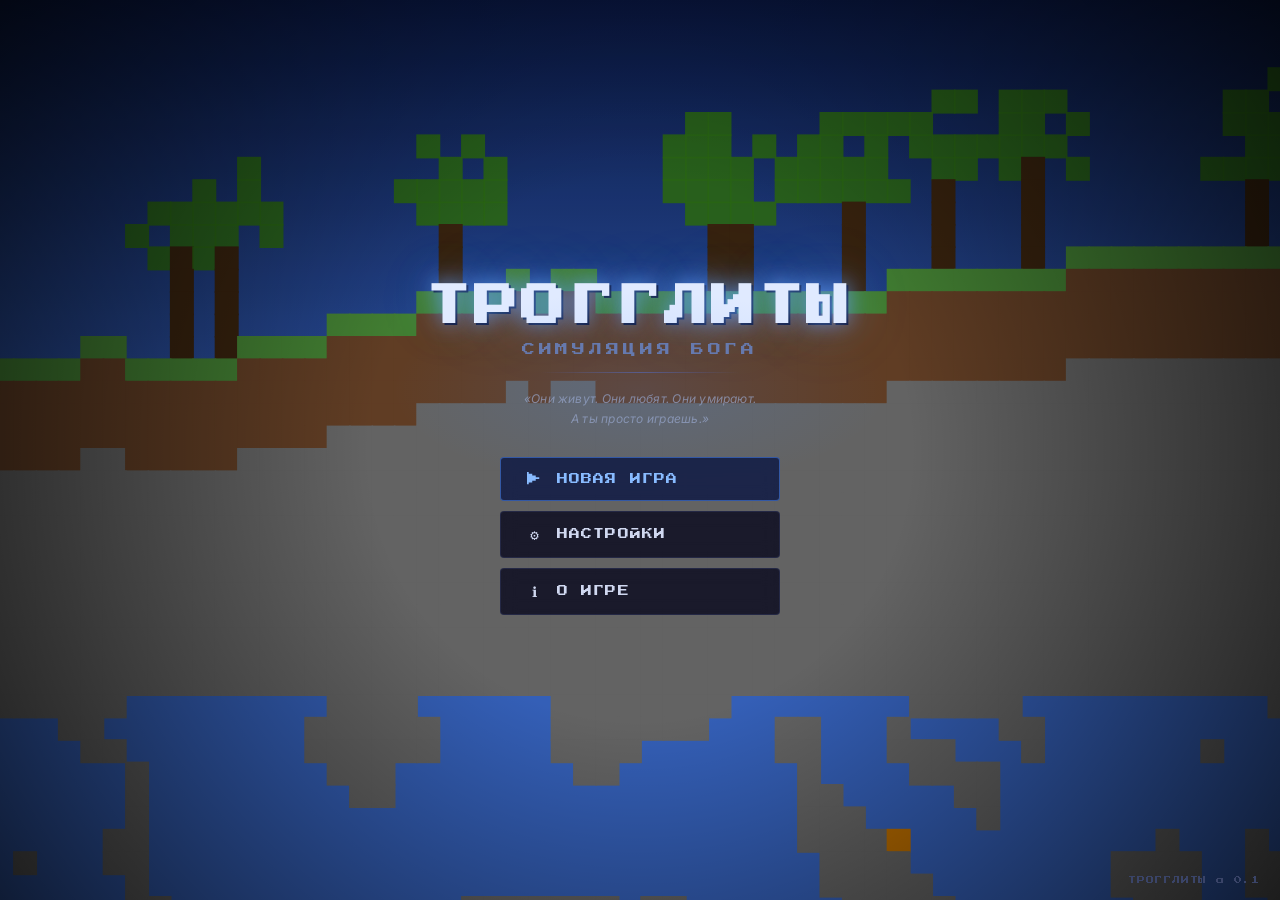
==== index.html @ a0fd20a2 "Add Trogglyts god simulation game — Minecraft-style WorldBox-inspired Full browser game (3500+ lines" ====
<!DOCTYPE html>
<html lang="ru">
<head>
  <meta charset="UTF-8">
  <meta name="viewport" content="width=device-width, initial-scale=1.0">
  <title>ТРОГГЛИТЫ — Симуляция Бога</title>
  <link rel="icon" type="image/svg+xml" href="data:image/svg+xml,<svg xmlns='http://www.w3.org/2000/svg' viewBox='0 0 32 32'><rect width='32' height='32' fill='%230c0c1e'/><rect x='10' y='8' width='12' height='10' fill='%234a5860'/><rect x='12' y='10' width='3' height='3' fill='%2388ffaa'/><rect x='17' y='10' width='3' height='3' fill='%2388ffaa'/><rect x='8' y='20' width='16' height='8' fill='%23384850'/></svg>">
  <link rel="preconnect" href="https://fonts.googleapis.com">
  <link rel="preconnect" href="https://fonts.gstatic.com" crossorigin>
  <link href="https://fonts.googleapis.com/css2?family=Press+Start+2P&family=Inter:wght@300;400;500;600&display=swap" rel="stylesheet">
  <link rel="stylesheet" href="styles/main.css">
</head>
<body>

  <!-- ===== START SCREEN ===== -->
  <div id="start-screen">
    <canvas id="start-canvas"></canvas>
    <div class="start-overlay">
      <div class="title-container">
        <div class="title-glow"></div>
        <h1 class="game-title">ТРОГГЛИТЫ</h1>
        <p class="game-subtitle">СИМУЛЯЦИЯ БОГА</p>
        <div class="title-divider"></div>
        <p class="black-mirror-quote">
          «Они живут. Они любят. Они умирают.<br>
          А ты просто играешь.»
        </p>
      </div>

      <nav class="menu-container" role="navigation">
        <button class="menu-btn primary" id="btn-new-game">
          <span class="btn-icon">▶</span>
          <span>НОВАЯ ИГРА</span>
        </button>
        <button class="menu-btn" id="btn-settings">
          <span class="btn-icon">⚙</span>
          <span>НАСТРОЙКИ</span>
        </button>
        <button class="menu-btn" id="btn-about">
          <span class="btn-icon">ℹ</span>
          <span>О ИГРЕ</span>
        </button>
      </nav>
    </div>

    <div class="version-badge">ТРОГГЛИТЫ α 0.1</div>
  </div>

  <!-- ===== SETTINGS MODAL ===== -->
  <div id="settings-modal" class="modal hidden" role="dialog" aria-modal="true" aria-label="Настройки">
    <div class="modal-content">
      <h2 class="modal-title">НАСТРОЙКИ</h2>

      <div class="settings-group">
        <label for="world-size">Размер мира</label>
        <select id="world-size">
          <option value="small">Маленький (100×80)</option>
          <option value="medium" selected>Средний (200×130)</option>
          <option value="large">Большой (350×180)</option>
        </select>
      </div>

      <div class="settings-group">
        <label for="pop-start">Начальное население</label>
        <input type="range" id="pop-start" min="5" max="50" value="15">
        <span id="pop-start-val">15</span>
      </div>

      <div class="settings-group">
        <label for="sim-speed">Скорость симуляции</label>
        <input type="range" id="sim-speed" min="1" max="5" value="2">
        <span id="sim-speed-val">2×</span>
      </div>

      <div class="settings-group">
        <label for="world-biome">Тип мира</label>
        <select id="world-biome">
          <option value="mixed" selected>Смешанный</option>
          <option value="underground">Подземный</option>
          <option value="volcanic">Вулканический</option>
          <option value="frozen">Ледяной</option>
        </select>
      </div>

      <div class="modal-buttons">
        <button class="menu-btn small" id="btn-settings-close">ЗАКРЫТЬ</button>
      </div>
    </div>
  </div>

  <!-- ===== ABOUT MODAL ===== -->
  <div id="about-modal" class="modal hidden" role="dialog" aria-modal="true" aria-label="О игре">
    <div class="modal-content">
      <h2 class="modal-title">О ИГРЕ</h2>
      <div class="about-text">
        <p>Трогглиты — это существа, живущие в мире-симуляции. У каждого — имя, судьба, желания.</p>
        <p>Ты — их Бог. Ты можешь создавать жизнь и разрушать её одним кликом.</p>
        <p class="about-quote">«Добро пожаловать в Чёрное Зеркало.»</p>
        <p class="about-version">
          Версия α 0.1 · 2026<br>
          Управление: ЛКМ — инструмент · ПКМ — камера · Колесо — зум · Пробел — пауза
        </p>
      </div>
      <div class="modal-buttons">
        <button class="menu-btn small" id="btn-about-close">ЗАКРЫТЬ</button>
      </div>
    </div>
  </div>

  <!-- ===== GAME UI ===== -->
  <div id="game-ui" class="hidden">

    <!-- Top Bar -->
    <div id="top-bar">
      <div class="top-left">
        <button id="btn-menu" class="icon-btn" title="Меню">☰</button>
        <span class="game-title-small">ТРОГГЛИТЫ</span>
      </div>
      <div class="top-center">
        <div class="time-display">
          <span id="time-icon" title="Время суток">☀</span>
          <span id="day-display">День 1</span>
          <div class="time-bar" title="Прогресс дня">
            <div id="time-progress" class="time-fill" style="width:0%"></div>
          </div>
        </div>
        <div class="stats-display">
          <div class="stat-item" title="Население">
            <span class="stat-icon">👥</span>
            <span id="pop-count">0</span>
          </div>
          <div class="stat-item" title="Погибло">
            <span class="stat-icon">💀</span>
            <span id="death-count">0</span>
          </div>
          <div class="stat-item" title="Построено">
            <span class="stat-icon">🏠</span>
            <span id="building-count">0</span>
          </div>
        </div>
      </div>
      <div class="top-right">
        <button id="btn-pause" class="icon-btn" title="Пауза/Продолжить">⏸</button>
        <button id="btn-speed" class="icon-btn" title="Скорость симуляции">2×</button>
      </div>
    </div>

    <!-- Left Tools Panel -->
    <div id="tools-panel" role="complementary" aria-label="Инструменты бога">
      <div class="panel-header">ИНСТРУМЕНТЫ</div>

      <div class="tool-section">
        <div class="tool-section-label">Ландшафт</div>
        <div class="tool-grid">
          <button class="tool-btn active" data-tool="brush_grass"   title="Трава">
            <div class="tool-icon grass"></div>
          </button>
          <button class="tool-btn" data-tool="brush_stone"  title="Камень">
            <div class="tool-icon stone"></div>
          </button>
          <button class="tool-btn" data-tool="brush_dirt"   title="Земля">
            <div class="tool-icon dirt"></div>
          </button>
          <button class="tool-btn" data-tool="brush_sand"   title="Песок">
            <div class="tool-icon sand"></div>
          </button>
          <button class="tool-btn" data-tool="brush_water"  title="Вода">
            <div class="tool-icon water"></div>
          </button>
          <button class="tool-btn" data-tool="brush_lava"   title="Лава">
            <div class="tool-icon lava"></div>
          </button>
          <button class="tool-btn" data-tool="brush_snow"   title="Снег">
            <div class="tool-icon stone" style="background:#d8e8e8"></div>
          </button>
          <button class="tool-btn" data-tool="erase"        title="Удалить блок">
            <div class="tool-icon erase">✕</div>
          </button>
        </div>
      </div>

      <div class="tool-section">
        <div class="tool-section-label">Существа</div>
        <div class="tool-grid">
          <button class="tool-btn" data-tool="spawn_troglyte" title="Призвать трогглита (10 маны)">
            <div class="tool-icon troglyte"></div>
          </button>
          <button class="tool-btn" data-tool="spawn_elder"    title="Призвать старейшину (20 маны)">
            <div class="tool-icon elder"></div>
          </button>
        </div>
      </div>

      <div class="tool-section">
        <div class="tool-section-label">Стихии Бога</div>
        <div class="tool-grid">
          <button class="tool-btn disaster" data-tool="meteor"      title="Метеорит (30 маны)">
            <div class="tool-icon meteor">☄</div>
          </button>
          <button class="tool-btn disaster" data-tool="lightning"   title="Молния (15 маны)">
            <div class="tool-icon lightning">⚡</div>
          </button>
          <button class="tool-btn"          data-tool="rain"        title="Дождь (20 маны)">
            <div class="tool-icon rain">🌧</div>
          </button>
          <button class="tool-btn disaster" data-tool="earthquake"  title="Землетрясение (40 маны)">
            <div class="tool-icon earthquake">💥</div>
          </button>
          <button class="tool-btn disaster" data-tool="fire_storm"  title="Огненный шторм (25 маны)">
            <div class="tool-icon fire-tool">🔥</div>
          </button>
          <button class="tool-btn"          data-tool="heal"        title="Исцеление (20 маны)">
            <div class="tool-icon heal">✨</div>
          </button>
        </div>
      </div>

      <!-- Mana -->
      <div class="mana-container">
        <div class="mana-label">МАНА</div>
        <div class="mana-bar">
          <div id="mana-fill" class="mana-fill" style="width:100%"></div>
        </div>
        <span id="mana-value">100/100</span>
      </div>

      <!-- Brush size -->
      <div class="brush-container">
        <span class="brush-label">РАЗМЕР</span>
        <input type="range" id="brush-size" min="1" max="5" value="1" aria-label="Размер кисти">
        <span id="brush-size-val">1</span>
      </div>
    </div>

    <!-- Main Canvas -->
    <div id="game-canvas-container" role="main">
      <canvas id="game-canvas" tabindex="0" aria-label="Игровой мир"></canvas>
      <div id="cursor-tooltip" class="hidden"></div>
    </div>

    <!-- Right Info Panel -->
    <div id="info-panel" role="complementary" aria-label="Информация">
      <div class="panel-header">ИНФОРМАЦИЯ</div>
      <div id="info-content">
        <div class="info-hint">
          <p>Нажмите на трогглита,<br>чтобы увидеть<br>его историю.</p>
        </div>
      </div>

      <div class="event-log">
        <div class="panel-header small">СОБЫТИЯ МИРА</div>
        <div id="event-list" aria-live="polite"></div>
      </div>
    </div>

    <!-- Bottom Bar -->
    <div id="bottom-bar">
      <div class="coords-display">
        X: <span id="cursor-x">—</span> &nbsp; Y: <span id="cursor-y">—</span>
      </div>
      <div class="biome-display">
        <span id="biome-name">—</span>
      </div>
      <div class="zoom-display">
        <button id="btn-zoom-out" class="zoom-btn" title="Уменьшить">−</button>
        <span id="zoom-value">100%</span>
        <button id="btn-zoom-in" class="zoom-btn" title="Увеличить">+</button>
      </div>
    </div>

  </div><!-- #game-ui -->

  <!-- Scripts -->
  <script src="src/config.js"></script>
  <script src="src/noise.js"></script>
  <script src="src/world.js"></script>
  <script src="src/entities.js"></script>
  <script src="src/particles.js"></script>
  <script src="src/renderer.js"></script>
  <script src="src/ui.js"></script>
  <script src="src/main.js"></script>
</body>
</html>
---- styles/main.css ----
@import url('https://fonts.googleapis.com/css2?family=Press+Start+2P&family=Inter:wght@300;400;500;600&display=swap');

*, *::before, *::after { box-sizing: border-box; margin: 0; padding: 0; }

:root {
  --bg-darkest: #06060f;
  --bg-dark: #0c0c1e;
  --bg-panel: #0e0e22;
  --bg-panel-light: #161630;
  --bg-panel-hover: #1c1c3a;
  --accent: #4a8cff;
  --accent-green: #44cc66;
  --accent-red: #ff4455;
  --accent-gold: #ffcc00;
  --accent-purple: #9966ff;
  --accent-orange: #ff8800;
  --text: #d0d8f0;
  --text-dim: #6878a8;
  --text-muted: #3a4468;
  --border: rgba(80, 100, 180, 0.2);
  --border-bright: rgba(80, 120, 255, 0.4);
  --glow-blue: rgba(74, 140, 255, 0.4);
  --glow-green: rgba(68, 204, 102, 0.4);
  --scrollbar-w: 4px;
}

html, body {
  width: 100%; height: 100%;
  overflow: hidden;
  background: var(--bg-darkest);
  color: var(--text);
  font-family: 'Inter', sans-serif;
  font-size: 13px;
  user-select: none;
  -webkit-user-select: none;
}

/* ---- SCROLLBARS ---- */
::-webkit-scrollbar { width: var(--scrollbar-w); }
::-webkit-scrollbar-track { background: var(--bg-dark); }
::-webkit-scrollbar-thumb { background: var(--text-muted); border-radius: 2px; }

/* ======== START SCREEN ======== */
#start-screen {
  position: fixed; inset: 0; z-index: 100;
  display: flex; align-items: center; justify-content: center;
  transition: opacity 0.8s ease;
}
#start-screen.fade-out { opacity: 0; pointer-events: none; }

#start-canvas {
  position: absolute; inset: 0;
  width: 100%; height: 100%;
  image-rendering: pixelated;
}

.start-overlay {
  position: relative; z-index: 2;
  display: flex; flex-direction: column;
  align-items: center; gap: 28px;
  padding: 40px;
}

.title-container {
  text-align: center;
  animation: titleFloat 4s ease-in-out infinite;
}

@keyframes titleFloat {
  0%, 100% { transform: translateY(0px); }
  50% { transform: translateY(-8px); }
}

.title-glow {
  position: absolute;
  width: 500px; height: 200px;
  top: 50%; left: 50%;
  transform: translate(-50%, -80%);
  background: radial-gradient(ellipse, rgba(74,140,255,0.15) 0%, transparent 70%);
  pointer-events: none;
  animation: glowPulse 3s ease-in-out infinite;
}

@keyframes glowPulse {
  0%, 100% { opacity: 0.6; transform: translate(-50%, -80%) scale(1); }
  50% { opacity: 1; transform: translate(-50%, -80%) scale(1.1); }
}

.game-title {
  font-family: 'Press Start 2P', monospace;
  font-size: clamp(22px, 4vw, 44px);
  letter-spacing: 0.08em;
  color: #e0eaff;
  text-shadow:
    0 0 20px rgba(100, 160, 255, 0.8),
    0 0 40px rgba(100, 160, 255, 0.4),
    0 0 80px rgba(100, 160, 255, 0.2),
    2px 2px 0px rgba(0, 0, 30, 0.9);
  animation: titleShimmer 5s ease-in-out infinite;
}

@keyframes titleShimmer {
  0%, 100% { text-shadow: 0 0 20px rgba(100,160,255,0.8), 0 0 40px rgba(100,160,255,0.4), 2px 2px 0 rgba(0,0,30,0.9); }
  50% { text-shadow: 0 0 30px rgba(140,200,255,1), 0 0 60px rgba(100,160,255,0.7), 0 0 100px rgba(80,120,255,0.3), 2px 2px 0 rgba(0,0,30,0.9); }
}

.game-subtitle {
  font-family: 'Press Start 2P', monospace;
  font-size: clamp(8px, 1.2vw, 13px);
  letter-spacing: 0.3em;
  color: var(--text-dim);
  margin-top: 14px;
  text-transform: uppercase;
}

.title-divider {
  width: 200px; height: 1px;
  background: linear-gradient(90deg, transparent, var(--border-bright), transparent);
  margin: 16px auto;
}

.black-mirror-quote {
  font-size: 12px;
  color: rgba(160, 170, 200, 0.7);
  font-style: italic;
  line-height: 1.7;
  text-align: center;
  letter-spacing: 0.02em;
}

/* ---- MENU BUTTONS ---- */
.menu-container {
  display: flex; flex-direction: column;
  gap: 10px; width: 280px;
}

.menu-btn {
  display: flex; align-items: center; gap: 12px;
  padding: 14px 24px;
  background: rgba(14, 14, 34, 0.85);
  border: 1px solid var(--border);
  border-radius: 4px;
  color: var(--text);
  font-family: 'Press Start 2P', monospace;
  font-size: 11px;
  letter-spacing: 0.1em;
  cursor: pointer;
  transition: all 0.2s ease;
  backdrop-filter: blur(8px);
  position: relative;
  overflow: hidden;
  width: 100%;
  justify-content: flex-start;
}

.menu-btn::before {
  content: '';
  position: absolute; inset: 0;
  background: linear-gradient(90deg, var(--accent) 0%, transparent 100%);
  opacity: 0;
  transition: opacity 0.2s;
}

.menu-btn:hover {
  border-color: var(--border-bright);
  color: #fff;
  box-shadow: 0 0 20px var(--glow-blue), inset 0 0 20px rgba(74,140,255,0.05);
  transform: translateX(4px);
}

.menu-btn:hover::before { opacity: 0.08; }
.menu-btn:active { transform: translateX(2px) scale(0.99); }

.menu-btn.primary {
  border-color: rgba(74, 140, 255, 0.5);
  background: rgba(20, 30, 70, 0.9);
  color: #88bbff;
}
.menu-btn.primary:hover {
  background: rgba(30, 50, 100, 0.95);
  color: #aaccff;
  box-shadow: 0 0 30px var(--glow-blue);
}

.menu-btn.small {
  font-size: 9px;
  padding: 10px 18px;
  width: auto;
}

.btn-icon { font-size: 14px; width: 20px; text-align: center; }

.version-badge {
  font-family: 'Press Start 2P', monospace;
  font-size: 8px;
  color: var(--text-muted);
  letter-spacing: 0.1em;
  position: fixed; bottom: 16px; right: 20px;
}

/* ======== MODALS ======== */
.modal {
  position: fixed; inset: 0; z-index: 200;
  display: flex; align-items: center; justify-content: center;
  background: rgba(0, 0, 10, 0.7);
  backdrop-filter: blur(6px);
  animation: fadeIn 0.2s ease;
}
.modal.hidden { display: none; }

@keyframes fadeIn { from { opacity: 0; } to { opacity: 1; } }

.modal-content {
  background: var(--bg-panel);
  border: 1px solid var(--border-bright);
  border-radius: 8px;
  padding: 32px;
  min-width: 360px;
  box-shadow: 0 0 60px rgba(0,0,30,0.8), 0 0 30px var(--glow-blue);
  animation: slideUp 0.25s ease;
}

@keyframes slideUp {
  from { transform: translateY(20px); opacity: 0; }
  to { transform: translateY(0); opacity: 1; }
}

.modal-title {
  font-family: 'Press Start 2P', monospace;
  font-size: 14px;
  color: #aaccff;
  margin-bottom: 24px;
  text-shadow: 0 0 12px var(--glow-blue);
}

.settings-group {
  display: flex; flex-direction: column; gap: 6px;
  margin-bottom: 18px;
}

.settings-group label {
  font-size: 11px;
  color: var(--text-dim);
  text-transform: uppercase;
  letter-spacing: 0.08em;
}

.settings-group select,
.settings-group input[type="range"] {
  background: var(--bg-dark);
  border: 1px solid var(--border);
  color: var(--text);
  padding: 7px 10px;
  border-radius: 4px;
  font-family: 'Inter', sans-serif;
  font-size: 13px;
  width: 100%;
}

.settings-group select:focus { outline: none; border-color: var(--accent); }

.settings-group input[type="range"] {
  padding: 4px 0;
  accent-color: var(--accent);
}

.settings-group span {
  font-size: 12px; color: var(--accent);
  text-align: right;
}

.modal-buttons { margin-top: 24px; display: flex; justify-content: flex-end; gap: 10px; }

.about-text {
  display: flex; flex-direction: column; gap: 14px;
  max-width: 320px;
}
.about-text p { line-height: 1.7; color: var(--text-dim); }
.about-quote {
  font-style: italic;
  color: rgba(180, 190, 220, 0.8) !important;
  border-left: 2px solid var(--accent);
  padding-left: 12px;
}
.about-version {
  font-size: 11px;
  color: var(--text-muted) !important;
}

/* ======== GAME UI ======== */
#game-ui {
  position: fixed; inset: 0;
  display: grid;
  grid-template-rows: 44px 1fr 30px;
  grid-template-columns: 170px 1fr 230px;
  grid-template-areas:
    "topbar topbar topbar"
    "tools  canvas info"
    "bottom bottom bottom";
  gap: 0;
}
#game-ui.hidden { display: none; }

/* ---- TOP BAR ---- */
#top-bar {
  grid-area: topbar;
  background: var(--bg-panel);
  border-bottom: 1px solid var(--border);
  display: flex; align-items: center;
  padding: 0 12px; gap: 12px;
  z-index: 10;
}

.top-left { display: flex; align-items: center; gap: 8px; min-width: 140px; }
.top-center { flex: 1; display: flex; align-items: center; justify-content: center; gap: 20px; }
.top-right { display: flex; align-items: center; gap: 6px; }

.game-title-small {
  font-family: 'Press Start 2P', monospace;
  font-size: 9px;
  color: var(--accent);
  letter-spacing: 0.08em;
  text-shadow: 0 0 8px var(--glow-blue);
}

.time-display {
  display: flex; align-items: center; gap: 8px;
}
#time-icon { font-size: 16px; }
#day-display { font-size: 11px; color: var(--text-dim); white-space: nowrap; }

.time-bar {
  width: 80px; height: 4px;
  background: var(--bg-dark);
  border-radius: 2px;
  overflow: hidden;
}
.time-fill {
  height: 100%;
  background: linear-gradient(90deg, var(--accent-gold), var(--accent-orange));
  transition: width 0.5s linear;
}

.stats-display {
  display: flex; align-items: center; gap: 16px;
}
.stat-item {
  display: flex; align-items: center; gap: 4px;
  font-size: 13px;
  color: var(--text);
}
.stat-item .stat-icon { font-size: 15px; }

.icon-btn {
  background: var(--bg-panel-light);
  border: 1px solid var(--border);
  color: var(--text-dim);
  width: 30px; height: 30px;
  border-radius: 4px;
  cursor: pointer;
  font-size: 14px;
  transition: all 0.15s;
  display: flex; align-items: center; justify-content: center;
}
.icon-btn:hover { border-color: var(--accent); color: var(--accent); }

/* ---- TOOLS PANEL ---- */
#tools-panel {
  grid-area: tools;
  background: var(--bg-panel);
  border-right: 1px solid var(--border);
  display: flex; flex-direction: column;
  overflow-y: auto;
  overflow-x: hidden;
}

.panel-header {
  font-family: 'Press Start 2P', monospace;
  font-size: 7px;
  letter-spacing: 0.12em;
  color: var(--text-muted);
  padding: 10px 12px 6px;
  border-bottom: 1px solid var(--border);
}
.panel-header.small { font-size: 6px; padding: 8px 10px 4px; }

.tool-section { padding: 8px 10px; }
.tool-section-label {
  font-size: 9px;
  font-weight: 600;
  letter-spacing: 0.1em;
  color: var(--text-muted);
  margin-bottom: 6px;
  text-transform: uppercase;
}

.tool-grid {
  display: grid;
  grid-template-columns: repeat(4, 1fr);
  gap: 4px;
}

.tool-btn {
  background: var(--bg-panel-light);
  border: 1px solid var(--border);
  border-radius: 4px;
  width: 34px; height: 34px;
  cursor: pointer;
  display: flex; align-items: center; justify-content: center;
  transition: all 0.15s;
  position: relative;
  overflow: hidden;
}

.tool-btn:hover {
  border-color: var(--border-bright);
  background: var(--bg-panel-hover);
  transform: scale(1.08);
}

.tool-btn.active {
  border-color: var(--accent);
  background: rgba(74, 140, 255, 0.15);
  box-shadow: 0 0 10px rgba(74, 140, 255, 0.3);
}

.tool-btn.disaster { border-color: rgba(255, 68, 68, 0.3); }
.tool-btn.disaster:hover { border-color: var(--accent-red); }
.tool-btn.disaster.active { border-color: var(--accent-red); background: rgba(255,68,68,0.15); }

/* Tool icons as colored squares (matching game tiles) */
.tool-icon { width: 22px; height: 22px; border-radius: 2px; image-rendering: pixelated; }
.tool-icon.grass { background: linear-gradient(180deg, #3a7a28 40%, #6b4428 40%); }
.tool-icon.stone { background: #6e6e6e; }
.tool-icon.dirt  { background: #6b4428; }
.tool-icon.sand  { background: #c4a85a; }
.tool-icon.water { background: #1a5cbf; animation: waterShimmer 2s ease-in-out infinite; }
.tool-icon.lava  { background: #c43800; animation: lavaGlow 1.5s ease-in-out infinite; }
.tool-icon.erase {
  background: transparent;
  color: var(--text-dim);
  font-size: 14px;
  font-weight: bold;
  border: 1px dashed var(--border);
  width: 22px; height: 22px;
  display: flex; align-items: center; justify-content: center;
}
.tool-icon.troglyte {
  background: #4a5860;
  position: relative;
}
.tool-icon.troglyte::after {
  content: ''; position: absolute;
  width: 8px; height: 6px;
  background: #88ffaa;
  top: 4px; left: 7px;
  border-radius: 50%;
  box-shadow: 0 0 4px #88ffaa;
}
.tool-icon.elder {
  background: #4a5860;
  border-top: 2px solid #ffd700;
}
.tool-icon.meteor, .tool-icon.lightning, .tool-icon.rain,
.tool-icon.earthquake, .tool-icon.fire-tool, .tool-icon.heal {
  background: transparent;
  color: var(--text);
  font-size: 16px;
  width: 22px; height: 22px;
  display: flex; align-items: center; justify-content: center;
}

@keyframes waterShimmer {
  0%, 100% { background: #1a5cbf; }
  50% { background: #2a6cdf; }
}
@keyframes lavaGlow {
  0%, 100% { background: #c43800; box-shadow: 0 0 4px rgba(200, 80, 0, 0.5); }
  50% { background: #e04800; box-shadow: 0 0 10px rgba(220, 100, 0, 0.8); }
}

/* Mana */
.mana-container {
  margin: 8px 10px 4px;
}
.mana-label {
  font-size: 9px; font-weight: 600;
  color: var(--text-muted); letter-spacing: 0.1em;
  margin-bottom: 4px;
}
.mana-bar {
  height: 6px;
  background: var(--bg-dark);
  border: 1px solid var(--border);
  border-radius: 3px;
  overflow: hidden;
}
.mana-fill {
  height: 100%;
  background: linear-gradient(90deg, #6644cc, #8866ff);
  transition: width 0.3s ease;
  box-shadow: 0 0 6px rgba(140, 100, 255, 0.6);
}
#mana-value {
  display: block;
  font-size: 10px;
  color: var(--text-dim);
  text-align: right;
  margin-top: 2px;
}

/* Brush size */
.brush-container {
  margin: 6px 10px 10px;
  display: flex; align-items: center; gap: 8px;
}
.brush-label {
  font-size: 9px; font-weight: 600;
  color: var(--text-muted); letter-spacing: 0.1em;
  white-space: nowrap;
}
.brush-container input[type="range"] {
  flex: 1;
  accent-color: var(--accent);
}
.brush-container span { font-size: 11px; color: var(--accent); min-width: 14px; }

/* ---- GAME CANVAS ---- */
#game-canvas-container {
  grid-area: canvas;
  position: relative;
  overflow: hidden;
  cursor: crosshair;
  background: #06060f;
}

#game-canvas {
  display: block;
  width: 100%; height: 100%;
  image-rendering: pixelated;
  image-rendering: crisp-edges;
}

#cursor-tooltip {
  position: absolute;
  background: rgba(10, 10, 30, 0.92);
  border: 1px solid var(--border-bright);
  color: var(--text);
  padding: 6px 10px;
  border-radius: 4px;
  font-size: 12px;
  pointer-events: none;
  z-index: 5;
  backdrop-filter: blur(4px);
}

/* ---- INFO PANEL ---- */
#info-panel {
  grid-area: info;
  background: var(--bg-panel);
  border-left: 1px solid var(--border);
  display: flex; flex-direction: column;
  overflow: hidden;
}

#info-content {
  flex: 1;
  padding: 10px;
  overflow-y: auto;
}

.info-hint {
  display: flex; align-items: center; justify-content: center;
  height: 100%;
  text-align: center;
}
.info-hint p {
  color: var(--text-muted);
  font-size: 12px;
  line-height: 1.8;
}

.entity-info { display: flex; flex-direction: column; gap: 8px; }
.entity-name {
  font-family: 'Press Start 2P', monospace;
  font-size: 11px;
  color: #aaccff;
}
.entity-name.elder { color: var(--accent-gold); text-shadow: 0 0 8px rgba(255,200,0,0.5); }
.entity-type { font-size: 11px; color: var(--text-dim); }
.entity-state {
  font-size: 11px; color: var(--accent-green);
  padding: 3px 7px;
  background: rgba(68,204,102,0.1);
  border: 1px solid rgba(68,204,102,0.2);
  border-radius: 3px;
  display: inline-block;
}

.info-stats { display: flex; flex-direction: column; gap: 6px; margin-top: 4px; }
.stat-row { display: flex; align-items: center; gap: 6px; }
.stat-label { font-size: 10px; color: var(--text-dim); width: 58px; flex-shrink: 0; }
.stat-bar {
  flex: 1; height: 5px;
  background: var(--bg-dark);
  border-radius: 3px; overflow: hidden;
  border: 1px solid var(--border);
}
.stat-fill { height: 100%; transition: width 0.4s ease; border-radius: 3px; }
.stat-val { font-size: 10px; color: var(--text-dim); width: 36px; text-align: right; flex-shrink: 0; }

.entity-extra {
  display: flex; flex-direction: column; gap: 4px;
  margin-top: 4px;
  padding-top: 8px;
  border-top: 1px solid var(--border);
}
.extra-item { font-size: 11px; color: var(--text-dim); }

/* Event log */
.event-log {
  border-top: 1px solid var(--border);
  max-height: 180px;
  overflow: hidden;
  display: flex; flex-direction: column;
}
#event-list {
  overflow-y: auto;
  padding: 6px 8px;
  flex: 1;
}
.event-item {
  display: flex; flex-direction: column;
  padding: 4px 0;
  border-bottom: 1px solid rgba(255,255,255,0.04);
  animation: fadeIn 0.3s ease;
}
.event-day { font-size: 9px; color: var(--text-muted); }
.event-text { font-size: 11px; color: var(--text-dim); line-height: 1.4; }

/* ---- BOTTOM BAR ---- */
#bottom-bar {
  grid-area: bottom;
  background: var(--bg-panel);
  border-top: 1px solid var(--border);
  display: flex; align-items: center;
  padding: 0 12px; gap: 20px;
  font-size: 11px;
  color: var(--text-muted);
}

.coords-display { min-width: 120px; font-family: monospace; letter-spacing: 0.05em; }
.biome-display { flex: 1; text-align: center; color: var(--text-dim); }
.zoom-display { display: flex; align-items: center; gap: 6px; }

.zoom-btn {
  background: var(--bg-panel-light);
  border: 1px solid var(--border);
  color: var(--text-dim);
  width: 22px; height: 22px;
  border-radius: 3px;
  cursor: pointer;
  font-size: 14px;
  display: flex; align-items: center; justify-content: center;
  transition: all 0.15s;
  line-height: 1;
}
.zoom-btn:hover { border-color: var(--accent); color: var(--accent); }
#zoom-value { font-size: 11px; min-width: 38px; text-align: center; }

/* ======== NOTIFICATIONS ======== */
.notification {
  position: fixed;
  bottom: 50px; left: 50%;
  transform: translateX(-50%) translateY(20px);
  background: var(--bg-panel);
  border: 1px solid var(--border-bright);
  color: var(--text);
  padding: 10px 20px;
  border-radius: 6px;
  font-size: 13px;
  opacity: 0;
  transition: all 0.3s ease;
  z-index: 1000;
  backdrop-filter: blur(8px);
  box-shadow: 0 4px 20px rgba(0,0,20,0.7);
  white-space: nowrap;
  pointer-events: none;
}
.notification.show {
  opacity: 1;
  transform: translateX(-50%) translateY(0);
}
.notification.warn { border-color: rgba(255, 200, 0, 0.6); color: var(--accent-gold); }
.notification.error { border-color: rgba(255, 68, 68, 0.6); color: var(--accent-red); }
.notification.success { border-color: rgba(68, 204, 102, 0.5); color: var(--accent-green); }

/* ======== UTILITY ======== */
.hidden { display: none !important; }
.visible { display: flex !important; }

/* Scanline overlay for atmosphere */
#game-canvas-container::after {
  content: '';
  position: absolute; inset: 0;
  background: repeating-linear-gradient(
    0deg,
    transparent,
    transparent 2px,
    rgba(0, 0, 0, 0.04) 2px,
    rgba(0, 0, 0, 0.04) 4px
  );
  pointer-events: none;
  z-index: 1;
}

/* Focus styles */
button:focus-visible {
  outline: 2px solid var(--accent);
  outline-offset: 2px;
}
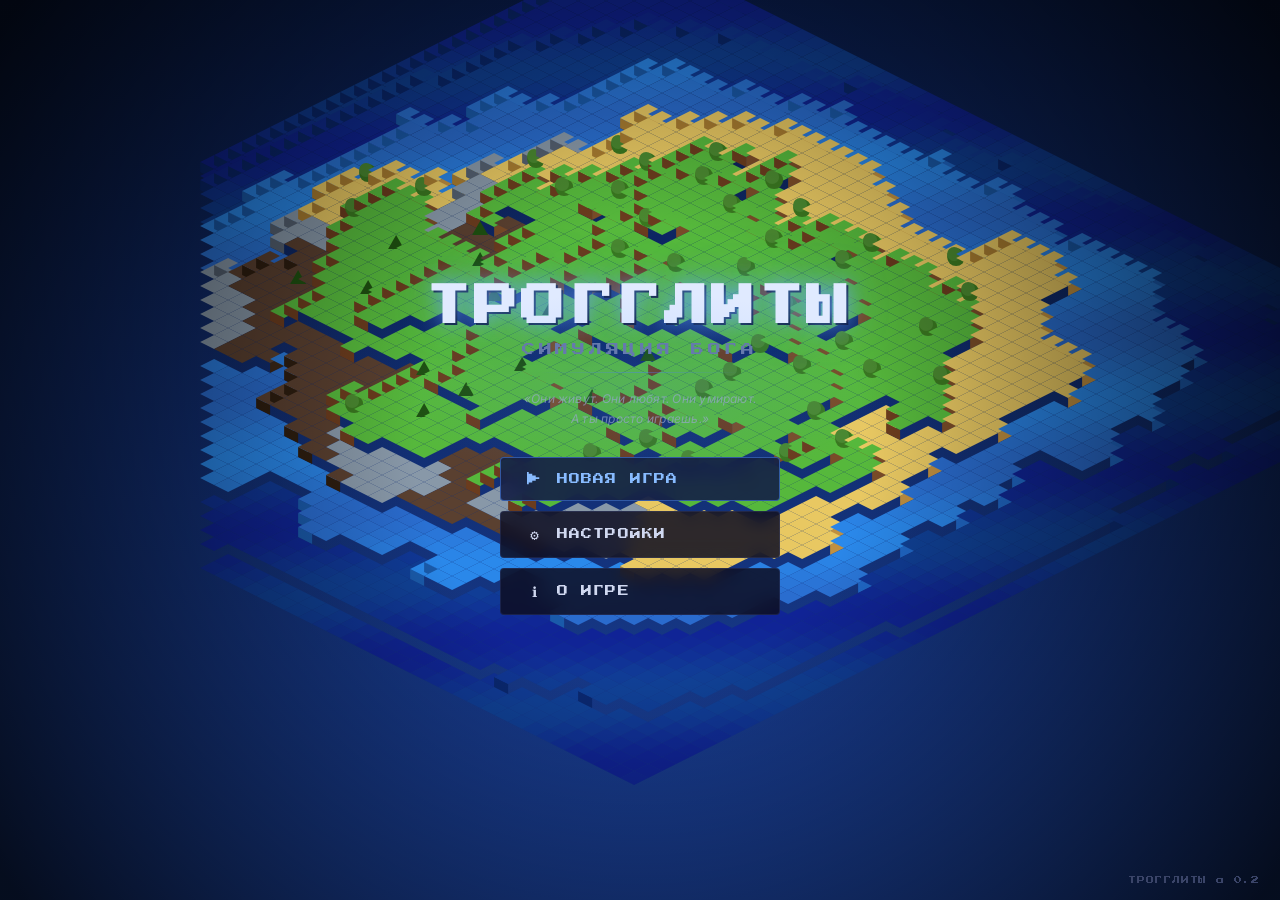
==== commit fd665c00: "Redesign: full isometric 2.5D view with detailed WorldBox-style visuals Complete visual overhaul fro" ====
--- a/index.html
+++ b/index.html
@@ -2,9 +2,9 @@
 <html lang="ru">
 <head>
   <meta charset="UTF-8">
-  <meta name="viewport" content="width=device-width, initial-scale=1.0">
+  <meta name="viewport" content="width=device-width, initial-scale=1.0, user-scalable=no">
   <title>ТРОГГЛИТЫ — Симуляция Бога</title>
-  <link rel="icon" type="image/svg+xml" href="data:image/svg+xml,<svg xmlns='http://www.w3.org/2000/svg' viewBox='0 0 32 32'><rect width='32' height='32' fill='%230c0c1e'/><rect x='10' y='8' width='12' height='10' fill='%234a5860'/><rect x='12' y='10' width='3' height='3' fill='%2388ffaa'/><rect x='17' y='10' width='3' height='3' fill='%2388ffaa'/><rect x='8' y='20' width='16' height='8' fill='%23384850'/></svg>">
+  <link rel="icon" type="image/svg+xml" href="data:image/svg+xml,<svg xmlns='http://www.w3.org/2000/svg' viewBox='0 0 32 32'><rect width='32' height='32' fill='%230c0c1e'/><polygon points='16,4 28,10 28,22 16,28 4,22 4,10' fill='%23358020'/><polygon points='16,4 28,10 16,16' fill='%2342961e'/><polygon points='16,4 4,10 16,16' fill='%232a6e14'/></svg>">
   <link rel="preconnect" href="https://fonts.googleapis.com">
   <link rel="preconnect" href="https://fonts.gstatic.com" crossorigin>
   <link href="https://fonts.googleapis.com/css2?family=Press+Start+2P&family=Inter:wght@300;400;500;600&display=swap" rel="stylesheet">
@@ -26,62 +26,35 @@
           А ты просто играешь.»
         </p>
       </div>
-
-      <nav class="menu-container" role="navigation">
+      <nav class="menu-container">
         <button class="menu-btn primary" id="btn-new-game">
-          <span class="btn-icon">▶</span>
-          <span>НОВАЯ ИГРА</span>
+          <span class="btn-icon">▶</span><span>НОВАЯ ИГРА</span>
         </button>
         <button class="menu-btn" id="btn-settings">
-          <span class="btn-icon">⚙</span>
-          <span>НАСТРОЙКИ</span>
+          <span class="btn-icon">⚙</span><span>НАСТРОЙКИ</span>
         </button>
         <button class="menu-btn" id="btn-about">
-          <span class="btn-icon">ℹ</span>
-          <span>О ИГРЕ</span>
+          <span class="btn-icon">ℹ</span><span>О ИГРЕ</span>
         </button>
       </nav>
     </div>
-
-    <div class="version-badge">ТРОГГЛИТЫ α 0.1</div>
+    <div class="version-badge">ТРОГГЛИТЫ α 0.2</div>
   </div>
 
   <!-- ===== SETTINGS MODAL ===== -->
-  <div id="settings-modal" class="modal hidden" role="dialog" aria-modal="true" aria-label="Настройки">
+  <div id="settings-modal" class="modal hidden">
     <div class="modal-content">
       <h2 class="modal-title">НАСТРОЙКИ</h2>
-
       <div class="settings-group">
-        <label for="world-size">Размер мира</label>
-        <select id="world-size">
-          <option value="small">Маленький (100×80)</option>
-          <option value="medium" selected>Средний (200×130)</option>
-          <option value="large">Большой (350×180)</option>
-        </select>
-      </div>
-
-      <div class="settings-group">
-        <label for="pop-start">Начальное население</label>
+        <label>Начальное население</label>
         <input type="range" id="pop-start" min="5" max="50" value="15">
         <span id="pop-start-val">15</span>
       </div>
-
       <div class="settings-group">
-        <label for="sim-speed">Скорость симуляции</label>
+        <label>Скорость симуляции</label>
         <input type="range" id="sim-speed" min="1" max="5" value="2">
         <span id="sim-speed-val">2×</span>
       </div>
-
-      <div class="settings-group">
-        <label for="world-biome">Тип мира</label>
-        <select id="world-biome">
-          <option value="mixed" selected>Смешанный</option>
-          <option value="underground">Подземный</option>
-          <option value="volcanic">Вулканический</option>
-          <option value="frozen">Ледяной</option>
-        </select>
-      </div>
-
       <div class="modal-buttons">
         <button class="menu-btn small" id="btn-settings-close">ЗАКРЫТЬ</button>
       </div>
@@ -89,16 +62,17 @@
   </div>
 
   <!-- ===== ABOUT MODAL ===== -->
-  <div id="about-modal" class="modal hidden" role="dialog" aria-modal="true" aria-label="О игре">
+  <div id="about-modal" class="modal hidden">
     <div class="modal-content">
       <h2 class="modal-title">О ИГРЕ</h2>
       <div class="about-text">
-        <p>Трогглиты — это существа, живущие в мире-симуляции. У каждого — имя, судьба, желания.</p>
-        <p>Ты — их Бог. Ты можешь создавать жизнь и разрушать её одним кликом.</p>
+        <p>Трогглиты — существа, живущие в мире-симуляции. Каждый имеет имя, судьбу и желания.</p>
+        <p>Ты — их Бог. Создавай горы и моря, призывай жизнь и насылай катастрофы.</p>
         <p class="about-quote">«Добро пожаловать в Чёрное Зеркало.»</p>
         <p class="about-version">
-          Версия α 0.1 · 2026<br>
-          Управление: ЛКМ — инструмент · ПКМ — камера · Колесо — зум · Пробел — пауза
+          Версия α 0.2 · 2026<br>
+          ЛКМ — инструмент · ПКМ/перетащить — камера<br>
+          Колесо — зум · Пробел — пауза · Стрелки — вид
         </p>
       </div>
       <div class="modal-buttons">
@@ -118,159 +92,149 @@
       </div>
       <div class="top-center">
         <div class="time-display">
-          <span id="time-icon" title="Время суток">☀</span>
+          <span id="time-icon">☀</span>
           <span id="day-display">День 1</span>
-          <div class="time-bar" title="Прогресс дня">
-            <div id="time-progress" class="time-fill" style="width:0%"></div>
-          </div>
+          <div class="time-bar"><div id="time-progress" class="time-fill" style="width:0%"></div></div>
         </div>
         <div class="stats-display">
-          <div class="stat-item" title="Население">
-            <span class="stat-icon">👥</span>
-            <span id="pop-count">0</span>
-          </div>
-          <div class="stat-item" title="Погибло">
-            <span class="stat-icon">💀</span>
-            <span id="death-count">0</span>
-          </div>
-          <div class="stat-item" title="Построено">
-            <span class="stat-icon">🏠</span>
-            <span id="building-count">0</span>
-          </div>
+          <div class="stat-item" title="Население"><span class="stat-icon">👥</span><span id="pop-count">0</span></div>
+          <div class="stat-item" title="Погибло"><span class="stat-icon">💀</span><span id="death-count">0</span></div>
+          <div class="stat-item" title="Дома"><span class="stat-icon">🏠</span><span id="building-count">0</span></div>
         </div>
       </div>
       <div class="top-right">
-        <button id="btn-pause" class="icon-btn" title="Пауза/Продолжить">⏸</button>
-        <button id="btn-speed" class="icon-btn" title="Скорость симуляции">2×</button>
+        <button id="btn-pause" class="icon-btn" title="Пауза">⏸</button>
+        <button id="btn-speed" class="icon-btn" title="Скорость">2×</button>
       </div>
     </div>
 
     <!-- Left Tools Panel -->
-    <div id="tools-panel" role="complementary" aria-label="Инструменты бога">
+    <div id="tools-panel">
       <div class="panel-header">ИНСТРУМЕНТЫ</div>
 
       <div class="tool-section">
         <div class="tool-section-label">Ландшафт</div>
         <div class="tool-grid">
-          <button class="tool-btn active" data-tool="brush_grass"   title="Трава">
-            <div class="tool-icon grass"></div>
-          </button>
-          <button class="tool-btn" data-tool="brush_stone"  title="Камень">
-            <div class="tool-icon stone"></div>
-          </button>
-          <button class="tool-btn" data-tool="brush_dirt"   title="Земля">
-            <div class="tool-icon dirt"></div>
-          </button>
-          <button class="tool-btn" data-tool="brush_sand"   title="Песок">
-            <div class="tool-icon sand"></div>
-          </button>
-          <button class="tool-btn" data-tool="brush_water"  title="Вода">
-            <div class="tool-icon water"></div>
-          </button>
-          <button class="tool-btn" data-tool="brush_lava"   title="Лава">
-            <div class="tool-icon lava"></div>
-          </button>
-          <button class="tool-btn" data-tool="brush_snow"   title="Снег">
-            <div class="tool-icon stone" style="background:#d8e8e8"></div>
-          </button>
-          <button class="tool-btn" data-tool="erase"        title="Удалить блок">
+          <button class="tool-btn active" data-tool="brush_grass" title="Трава">
+            <div class="tool-icon" style="background:linear-gradient(135deg,#56b83c,#3a8820)"></div>
+          </button>
+          <button class="tool-btn" data-tool="brush_stone" title="Камень">
+            <div class="tool-icon" style="background:linear-gradient(135deg,#8a8a8a,#505050)"></div>
+          </button>
+          <button class="tool-btn" data-tool="brush_dirt" title="Земля">
+            <div class="tool-icon" style="background:linear-gradient(135deg,#8a5230,#5a3018)"></div>
+          </button>
+          <button class="tool-btn" data-tool="brush_sand" title="Песок">
+            <div class="tool-icon" style="background:linear-gradient(135deg,#e8c862,#a87c30)"></div>
+          </button>
+          <button class="tool-btn" data-tool="brush_water" title="Вода">
+            <div class="tool-icon water-icon"></div>
+          </button>
+          <button class="tool-btn" data-tool="brush_lava" title="Лава">
+            <div class="tool-icon lava-icon"></div>
+          </button>
+          <button class="tool-btn" data-tool="brush_snow" title="Снег">
+            <div class="tool-icon" style="background:linear-gradient(135deg,#e8f0f4,#9ab0c0)"></div>
+          </button>
+          <button class="tool-btn" data-tool="erase_feature" title="Убрать объект">
             <div class="tool-icon erase">✕</div>
           </button>
         </div>
       </div>
 
       <div class="tool-section">
+        <div class="tool-section-label">Рельеф</div>
+        <div class="tool-grid">
+          <button class="tool-btn" data-tool="raise" title="Поднять рельеф">
+            <div class="tool-icon terrain-up">▲</div>
+          </button>
+          <button class="tool-btn" data-tool="lower" title="Опустить рельеф">
+            <div class="tool-icon terrain-down">▼</div>
+          </button>
+        </div>
+      </div>
+
+      <div class="tool-section">
         <div class="tool-section-label">Существа</div>
         <div class="tool-grid">
-          <button class="tool-btn" data-tool="spawn_troglyte" title="Призвать трогглита (10 маны)">
-            <div class="tool-icon troglyte"></div>
-          </button>
-          <button class="tool-btn" data-tool="spawn_elder"    title="Призвать старейшину (20 маны)">
-            <div class="tool-icon elder"></div>
-          </button>
-        </div>
-      </div>
-
-      <div class="tool-section">
-        <div class="tool-section-label">Стихии Бога</div>
-        <div class="tool-grid">
-          <button class="tool-btn disaster" data-tool="meteor"      title="Метеорит (30 маны)">
-            <div class="tool-icon meteor">☄</div>
-          </button>
-          <button class="tool-btn disaster" data-tool="lightning"   title="Молния (15 маны)">
-            <div class="tool-icon lightning">⚡</div>
-          </button>
-          <button class="tool-btn"          data-tool="rain"        title="Дождь (20 маны)">
-            <div class="tool-icon rain">🌧</div>
-          </button>
-          <button class="tool-btn disaster" data-tool="earthquake"  title="Землетрясение (40 маны)">
-            <div class="tool-icon earthquake">💥</div>
-          </button>
-          <button class="tool-btn disaster" data-tool="fire_storm"  title="Огненный шторм (25 маны)">
-            <div class="tool-icon fire-tool">🔥</div>
-          </button>
-          <button class="tool-btn"          data-tool="heal"        title="Исцеление (20 маны)">
-            <div class="tool-icon heal">✨</div>
-          </button>
-        </div>
-      </div>
-
-      <!-- Mana -->
+          <button class="tool-btn" data-tool="spawn_troglyte" title="Трогглит (10 маны)">
+            <div class="tool-icon troglyte-icon"></div>
+          </button>
+          <button class="tool-btn" data-tool="spawn_elder" title="Старейшина (20 маны)">
+            <div class="tool-icon elder-icon"></div>
+          </button>
+        </div>
+      </div>
+
+      <div class="tool-section">
+        <div class="tool-section-label">Стихии</div>
+        <div class="tool-grid">
+          <button class="tool-btn disaster" data-tool="meteor" title="Метеорит (30 маны)">
+            <div class="tool-icon emoji-icon">☄</div>
+          </button>
+          <button class="tool-btn disaster" data-tool="lightning" title="Молния (15 маны)">
+            <div class="tool-icon emoji-icon">⚡</div>
+          </button>
+          <button class="tool-btn" data-tool="rain" title="Дождь (20 маны)">
+            <div class="tool-icon emoji-icon">🌧</div>
+          </button>
+          <button class="tool-btn disaster" data-tool="earthquake" title="Землетрясение (40 маны)">
+            <div class="tool-icon emoji-icon">💥</div>
+          </button>
+          <button class="tool-btn disaster" data-tool="fire_storm" title="Огненный шторм (25 маны)">
+            <div class="tool-icon emoji-icon">🔥</div>
+          </button>
+          <button class="tool-btn" data-tool="heal" title="Исцеление (20 маны)">
+            <div class="tool-icon emoji-icon">✨</div>
+          </button>
+        </div>
+      </div>
+
       <div class="mana-container">
         <div class="mana-label">МАНА</div>
-        <div class="mana-bar">
-          <div id="mana-fill" class="mana-fill" style="width:100%"></div>
-        </div>
+        <div class="mana-bar"><div id="mana-fill" class="mana-fill" style="width:100%"></div></div>
         <span id="mana-value">100/100</span>
       </div>
 
-      <!-- Brush size -->
       <div class="brush-container">
         <span class="brush-label">РАЗМЕР</span>
-        <input type="range" id="brush-size" min="1" max="5" value="1" aria-label="Размер кисти">
+        <input type="range" id="brush-size" min="1" max="6" value="1">
         <span id="brush-size-val">1</span>
       </div>
     </div>
 
     <!-- Main Canvas -->
-    <div id="game-canvas-container" role="main">
-      <canvas id="game-canvas" tabindex="0" aria-label="Игровой мир"></canvas>
-      <div id="cursor-tooltip" class="hidden"></div>
+    <div id="game-canvas-container">
+      <canvas id="game-canvas"></canvas>
     </div>
 
     <!-- Right Info Panel -->
-    <div id="info-panel" role="complementary" aria-label="Информация">
+    <div id="info-panel">
       <div class="panel-header">ИНФОРМАЦИЯ</div>
       <div id="info-content">
         <div class="info-hint">
           <p>Нажмите на трогглита,<br>чтобы увидеть<br>его историю.</p>
         </div>
       </div>
-
       <div class="event-log">
         <div class="panel-header small">СОБЫТИЯ МИРА</div>
-        <div id="event-list" aria-live="polite"></div>
+        <div id="event-list"></div>
       </div>
     </div>
 
     <!-- Bottom Bar -->
     <div id="bottom-bar">
-      <div class="coords-display">
-        X: <span id="cursor-x">—</span> &nbsp; Y: <span id="cursor-y">—</span>
-      </div>
-      <div class="biome-display">
-        <span id="biome-name">—</span>
-      </div>
+      <div class="coords-display">X: <span id="cursor-x">—</span> &nbsp;Z: <span id="cursor-y">—</span></div>
+      <div class="biome-display"><span id="biome-name">—</span></div>
       <div class="zoom-display">
-        <button id="btn-zoom-out" class="zoom-btn" title="Уменьшить">−</button>
-        <span id="zoom-value">100%</span>
-        <button id="btn-zoom-in" class="zoom-btn" title="Увеличить">+</button>
+        <button id="btn-zoom-out" class="zoom-btn">−</button>
+        <span id="zoom-value">140%</span>
+        <button id="btn-zoom-in" class="zoom-btn">+</button>
       </div>
     </div>
 
   </div><!-- #game-ui -->
 
-  <!-- Scripts -->
   <script src="src/config.js"></script>
   <script src="src/noise.js"></script>
   <script src="src/world.js"></script>
--- a/styles/main.css
+++ b/styles/main.css
@@ -428,55 +428,65 @@
 .tool-btn.disaster:hover { border-color: var(--accent-red); }
 .tool-btn.disaster.active { border-color: var(--accent-red); background: rgba(255,68,68,0.15); }
 
-/* Tool icons as colored squares (matching game tiles) */
-.tool-icon { width: 22px; height: 22px; border-radius: 2px; image-rendering: pixelated; }
-.tool-icon.grass { background: linear-gradient(180deg, #3a7a28 40%, #6b4428 40%); }
-.tool-icon.stone { background: #6e6e6e; }
-.tool-icon.dirt  { background: #6b4428; }
-.tool-icon.sand  { background: #c4a85a; }
-.tool-icon.water { background: #1a5cbf; animation: waterShimmer 2s ease-in-out infinite; }
-.tool-icon.lava  { background: #c43800; animation: lavaGlow 1.5s ease-in-out infinite; }
-.tool-icon.erase {
-  background: transparent;
-  color: var(--text-dim);
-  font-size: 14px;
-  font-weight: bold;
-  border: 1px dashed var(--border);
-  width: 22px; height: 22px;
-  display: flex; align-items: center; justify-content: center;
-}
-.tool-icon.troglyte {
-  background: #4a5860;
-  position: relative;
-}
-.tool-icon.troglyte::after {
-  content: ''; position: absolute;
-  width: 8px; height: 6px;
-  background: #88ffaa;
-  top: 4px; left: 7px;
-  border-radius: 50%;
-  box-shadow: 0 0 4px #88ffaa;
-}
-.tool-icon.elder {
-  background: #4a5860;
-  border-top: 2px solid #ffd700;
-}
-.tool-icon.meteor, .tool-icon.lightning, .tool-icon.rain,
-.tool-icon.earthquake, .tool-icon.fire-tool, .tool-icon.heal {
+/* Tool icons */
+.tool-icon {
+  width: 22px; height: 22px; border-radius: 3px;
+  image-rendering: pixelated;
+}
+.water-icon { background: #2a7adf; animation: waterShimmer 2s ease-in-out infinite; }
+.lava-icon  { background: #e04800; animation: lavaGlow 1.5s ease-in-out infinite; box-shadow: 0 0 4px rgba(220,80,0,0.4); }
+
+.tool-icon.erase,
+.tool-icon.terrain-up,
+.tool-icon.terrain-down,
+.tool-icon.emoji-icon {
   background: transparent;
   color: var(--text);
-  font-size: 16px;
-  width: 22px; height: 22px;
+  font-size: 15px;
   display: flex; align-items: center; justify-content: center;
+  border: none;
+}
+.tool-icon.erase { color: var(--text-dim); font-size: 13px; border: 1px dashed var(--border); }
+.tool-icon.terrain-up   { color: #88ffcc; font-size: 14px; }
+.tool-icon.terrain-down { color: #ff8888; font-size: 14px; }
+
+.troglyte-icon {
+  background: linear-gradient(180deg, #8aa0a8 0%, #8aa0a8 60%, #3a2820 60%);
+  position: relative; border-radius: 3px;
+}
+.troglyte-icon::before {
+  content: '';
+  position: absolute;
+  width: 7px; height: 5px;
+  background: #88ffaa;
+  top: 3px; left: 50%; transform: translateX(-50%);
+  border-radius: 50%;
+  box-shadow: 0 0 5px #88ffaa;
+}
+
+.elder-icon {
+  background: linear-gradient(180deg, #8aa0a8 0%, #8aa0a8 60%, #3a2820 60%);
+  position: relative; border-radius: 3px;
+  border-top: 2px solid #ffd700;
+  box-shadow: 0 -2px 6px rgba(255,215,0,0.4);
+}
+.elder-icon::before {
+  content: '';
+  position: absolute;
+  width: 7px; height: 5px;
+  background: #ffd700;
+  top: 4px; left: 50%; transform: translateX(-50%);
+  border-radius: 50%;
+  box-shadow: 0 0 6px #ffd700;
 }
 
 @keyframes waterShimmer {
-  0%, 100% { background: #1a5cbf; }
-  50% { background: #2a6cdf; }
+  0%, 100% { background: #2a7adf; }
+  50% { background: #3a8aef; box-shadow: 0 0 6px rgba(60,140,240,0.4); }
 }
 @keyframes lavaGlow {
-  0%, 100% { background: #c43800; box-shadow: 0 0 4px rgba(200, 80, 0, 0.5); }
-  50% { background: #e04800; box-shadow: 0 0 10px rgba(220, 100, 0, 0.8); }
+  0%, 100% { background: #c43800; }
+  50% { background: #e04800; box-shadow: 0 0 12px rgba(220,80,0,0.7); }
 }
 
 /* Mana */
